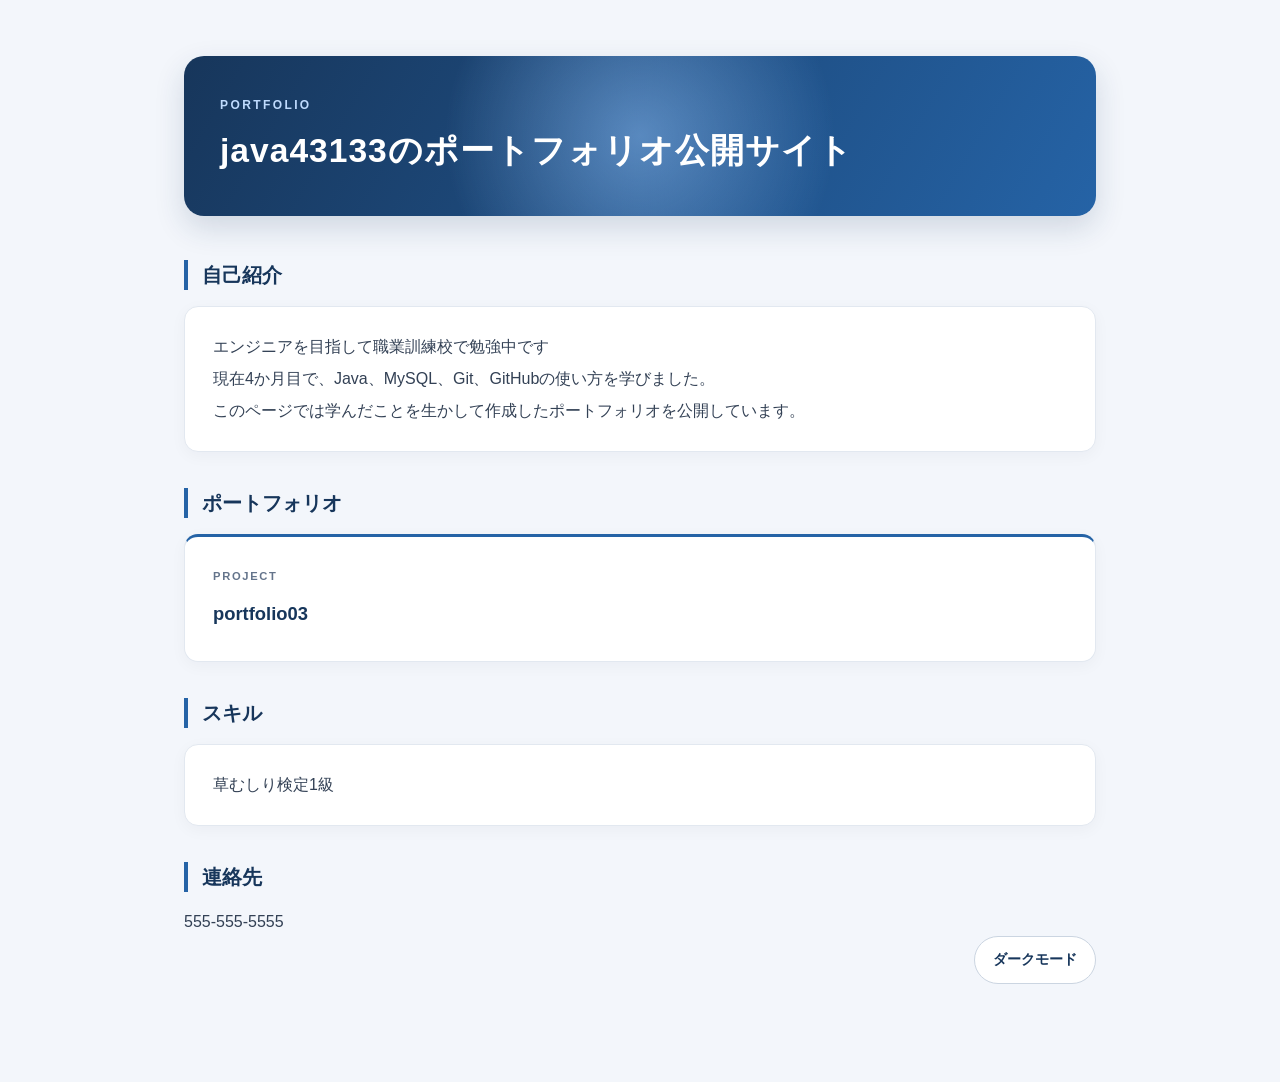
==== index.html @ aba7df47 "Merge pull request #3 from java43133-sudo/docs/add-changelog docs: CHANGELOGの追加" ====
<!DOCTYPE html>
<html lang="ja">
<head>
    <meta charset="UTF-8">
    <meta name="viewport" content="width=device-width, initial-scale=1.0">
	<link rel="stylesheet" href="CSS/style.css">
	<script src="Script/main.js" defer></script>
    <title>ポートフォリオ公開サイト</title>
</head>
<body>
    <h1>java43133のポートフォリオ公開サイト</h1>
    <h2 class="reveal">自己紹介</h2>
    <p>
        エンジニアを目指して職業訓練校で勉強中です<br>
        現在4か月目で、Java、MySQL、Git、GitHubの使い方を学びました。<br>
        このページでは学んだことを生かして作成したポートフォリオを公開しています。
    </p>
    <h2 class="reveal">ポートフォリオ</h2>
    <p class="portfolio-card">portfolio03</p>
	<h2>スキル</h2>
	<p>草むしり検定1級</p>
	<h2>連絡先</h2>
	555-555-5555
	<button id="themeToggle"
	class="theme-toggle"
	type="button"
	aria-pressed="false">
ダークモード
</button>
</body>
</html>
---- CSS/style.css ----
/* 余白や枠線を含めて、要素のサイズを計算する */
* {
    box-sizing: border-box;
}

/* ページ全体の背景 */
html {
    min-height: 100%;
    background-color: #f3f6fb;
}

/* コンテンツを中央に配置する */
body {
    max-width: 960px;
    margin: 0 auto;
    padding: 56px 24px 80px;
    font-family: "Segoe UI", "Hiragino Kaku Gothic ProN",
        "Yu Gothic", Meiryo, sans-serif;
    color: #334155;
    line-height: 1.8;
    overflow-wrap: anywhere;
}

/* サイトのタイトル */
h1 {
    margin: 0 0 44px;
    padding: 40px 36px;
    border-radius: 20px;
    background: linear-gradient(120deg, #17365b, #2563a6);
    box-shadow: 0 12px 30px rgba(23, 54, 91, 0.16);
    color: #ffffff;
    font-size: clamp(1.5rem, 3.5vw, 2.1rem);
    line-height: 1.5;
    letter-spacing: 0.03em;
}

/* タイトルの上に添える小さなラベル */
h1::before {
    content: "PORTFOLIO";
    display: block;
    margin-bottom: 12px;
    color: #bfdbfe;
    font-size: 0.75rem;
    font-weight: 600;
    letter-spacing: 0.2em;
}

/* 「自己紹介」「ポートフォリオ」の見出し */
h2 {
    margin: 36px 0 16px;
    padding-left: 14px;
    border-left: 4px solid #2563a6;
    color: #17365b;
    font-size: 1.25rem;
    line-height: 1.5;
}

/* 本文を白いカードとして表示する */
p {
    margin: 0;
    padding: 24px 28px;
    border: 1px solid #e2e8f0;
    border-radius: 14px;
    background-color: #ffffff;
    box-shadow: 0 4px 16px rgba(15, 23, 42, 0.04);
    line-height: 2;
}

/* 作品紹介用のカード */
.portfolio-card {
    padding: 28px;
    border-top: 3px solid #2563a6;
    color: #17365b;
    font-size: 1.15rem;
    font-weight: 700;
}

/* 作品名の上に添える小さなラベル */
.portfolio-card::before {
    content: "PROJECT";
    display: block;
    margin-bottom: 8px;
    color: #64748b;
    font-size: 0.7rem;
    font-weight: 600;
    letter-spacing: 0.15em;
}

/* リンクを追加した場合の見た目 */
a {
    color: #1d5c9f;
    text-decoration-thickness: 1px;
    text-underline-offset: 4px;
}

a:hover {
    color: #123b68;
    text-decoration-thickness: 2px;
}

a:focus-visible {
    outline: 3px solid #2563a6;
    outline-offset: 5px;
}

/* スマートフォンなど、画面が狭い場合 */
@media (max-width: 600px) {
    body {
        padding: 28px 16px 48px;
    }

    h1 {
        margin-bottom: 32px;
        padding: 28px 20px;
        border-radius: 16px;
    }

    h2 {
        margin-top: 28px;
        font-size: 1.1rem;
    }

    p,
    .portfolio-card {
        padding: 20px;
    }
}


/* =========================================================
   JavaScript と組み合わせた演出
   ========================================================= */

/* ダークモードの切り替えボタン */
.theme-toggle {
    display: block;
    margin: 0 0 18px auto;
    padding: 10px 18px;
    border: 1px solid #cbd5e1;
    border-radius: 999px;
    background: #ffffff;
    color: #17365b;
    font: inherit;
    font-size: 0.9rem;
    font-weight: 700;
    cursor: pointer;
    transition: background-color 0.2s, transform 0.2s;
}

.theme-toggle:hover {
    background-color: #e8f1ff;
    transform: translateY(-2px);
}

.theme-toggle:focus-visible {
    outline: 3px solid #2563a6;
    outline-offset: 3px;
}

/* タイトル上をマウスが動くと光の位置が変わる */
h1 {
    background:
        radial-gradient(circle at var(--mouse-x, 50%) var(--mouse-y, 50%),
            rgba(147, 197, 253, 0.5), transparent 42%),
        linear-gradient(120deg, #17365b, #2563a6);
}

/* 画面内に入ると、ふわっと表示する */
.js-enabled .reveal {
    opacity: 0;
    transform: translateY(22px);
    transition: opacity 0.7s ease, transform 0.7s ease;
}

.js-enabled .reveal.is-visible {
    opacity: 1;
    transform: translateY(0);
}

/* 作品カードはマウスを乗せると少し浮く */
.portfolio-card {
    transition: box-shadow 0.25s ease, transform 0.25s ease,
        opacity 0.7s ease;
}

.portfolio-card.is-visible:hover {
    transform: translateY(-5px);
    box-shadow: 0 12px 32px rgba(23, 54, 91, 0.16);
}

/* ダークモード */
html.dark {
    background-color: #0b1220;
}

.dark body {
    color: #cbd5e1;
}

.dark h2 {
    color: #bfdbfe;
    border-left-color: #60a5fa;
}

.dark p {
    background-color: #182337;
    color: #e2e8f0;
    border-color: #334155;
    box-shadow: 0 5px 18px rgba(0, 0, 0, 0.2);
}

.dark .portfolio-card {
    border-top-color: #60a5fa;
}

.dark .portfolio-card::before {
    color: #94a3b8;
}

.dark .theme-toggle {
    color: #e2e8f0;
    background-color: #1e293b;
    border-color: #475569;
}

.dark .theme-toggle:hover {
    background-color: #334155;
}

.dark a {
    color: #93c5fd;
}

/* アニメーションを控えたい設定の人には、動かさず表示する */
@media (prefers-reduced-motion: reduce) {
    .js-enabled .reveal {
        opacity: 1;
        transform: none;
        transition: none;
    }

    .theme-toggle,
    .portfolio-card {
        transition: none;
    }

    .theme-toggle:hover,
    .portfolio-card.is-visible:hover {
        transform: none;
    }
}
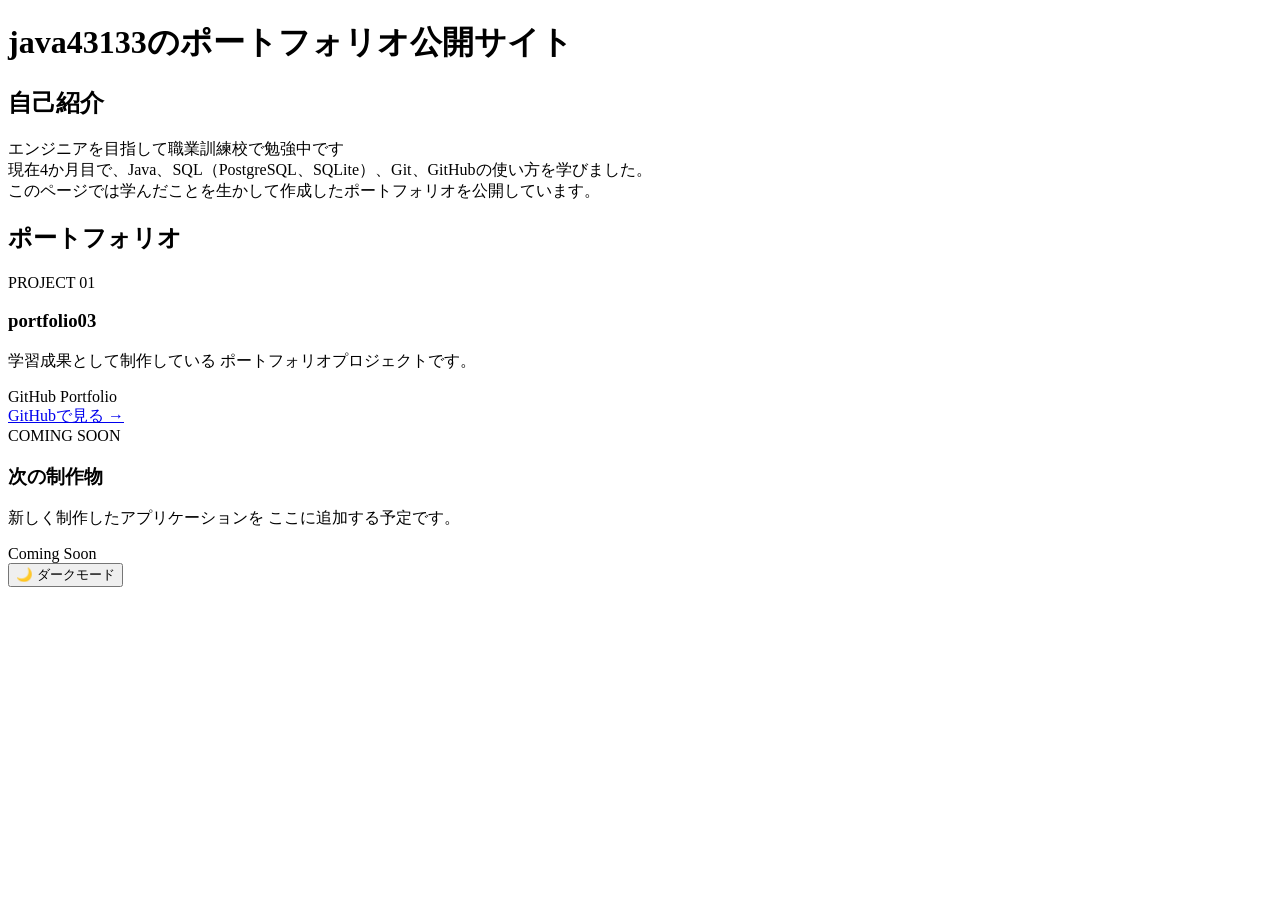
==== commit 6b014aab: "Merge pull request #4 from java43133-sudo/feature/add-project-cards feat: ポートフォリオ一覧のカード化" ====
--- a/index.html
+++ b/index.html
@@ -1,31 +1,71 @@
-<!DOCTYPE html>
-<html lang="ja">
-<head>
-    <meta charset="UTF-8">
-    <meta name="viewport" content="width=device-width, initial-scale=1.0">
-	<link rel="stylesheet" href="CSS/style.css">
-	<script src="Script/main.js" defer></script>
-    <title>ポートフォリオ公開サイト</title>
-</head>
-<body>
-    <h1>java43133のポートフォリオ公開サイト</h1>
-    <h2 class="reveal">自己紹介</h2>
-    <p>
-        エンジニアを目指して職業訓練校で勉強中です<br>
-        現在4か月目で、Java、MySQL、Git、GitHubの使い方を学びました。<br>
-        このページでは学んだことを生かして作成したポートフォリオを公開しています。
-    </p>
-    <h2 class="reveal">ポートフォリオ</h2>
-    <p class="portfolio-card">portfolio03</p>
-	<h2>スキル</h2>
-	<p>草むしり検定1級</p>
-	<h2>連絡先</h2>
-	555-555-5555
-	<button id="themeToggle"
-	class="theme-toggle"
-	type="button"
-	aria-pressed="false">
-ダークモード
-</button>
-</body>
-</html>
+<!DOCTYPE html>
+<html lang="ja">
+
+<head>
+	<meta charset="UTF-8">
+	<meta name="viewport" content="width=device-width, initial-scale=1.0">
+	<link rel="stylesheet" href="css/style.css">
+	<script src="js/main.js" defer></script>
+	<title>ポートフォリオ公開サイト</title>
+</head>
+
+<body>
+	<h1>java43133のポートフォリオ公開サイト</h1>
+	<h2 class="reveal">自己紹介</h2>
+	<p>
+		エンジニアを目指して職業訓練校で勉強中です<br>
+		現在4か月目で、Java、SQL（PostgreSQL、SQLite）、Git、GitHubの使い方を学びました。<br>
+		このページでは学んだことを生かして作成したポートフォリオを公開しています。
+	</p>
+	
+
+	<h2 class="reveal">ポートフォリオ</h2>
+	<div class="portfolio-grid">
+	    <!-- 作品1：portfolio03 -->
+	    <article class="portfolio-card reveal">
+	        <div class="portfolio-image">
+	            <span>PROJECT 01</span>
+	        </div>
+	        <div class="portfolio-content">
+	            <h3>portfolio03</h3>
+	            <p class="portfolio-description">
+	                学習成果として制作している
+	                ポートフォリオプロジェクトです。
+	            </p>
+	            <div class="portfolio-tags">
+	                <span>GitHub</span>
+	                <span>Portfolio</span>
+	            </div>
+	            <a class="portfolio-link"
+	               href="https://github.com/java43133-sudo/portfolio03"
+	               target="_blank"
+	               rel="noopener noreferrer">
+	                GitHubで見る →
+	            </a>
+	        </div>
+	    </article>
+
+	    <!-- 作品2：今後追加予定 -->
+	    <article class="portfolio-card reveal">
+	        <div class="portfolio-image portfolio-image-next">
+	            <span>COMING SOON</span>
+	        </div>
+	        <div class="portfolio-content">
+	            <h3>次の制作物</h3>
+	            <p class="portfolio-description">
+	                新しく制作したアプリケーションを
+	                ここに追加する予定です。
+	            </p>
+	            <div class="portfolio-tags">
+	                <span>Coming Soon</span>
+	            </div>
+	        </div>
+	    </article>
+	</div>
+	
+	<button id="themeToggle" class="theme-toggle" type="button" aria-pressed="false">
+		🌙 ダークモード
+	</button>
+</body>
+
+</html>
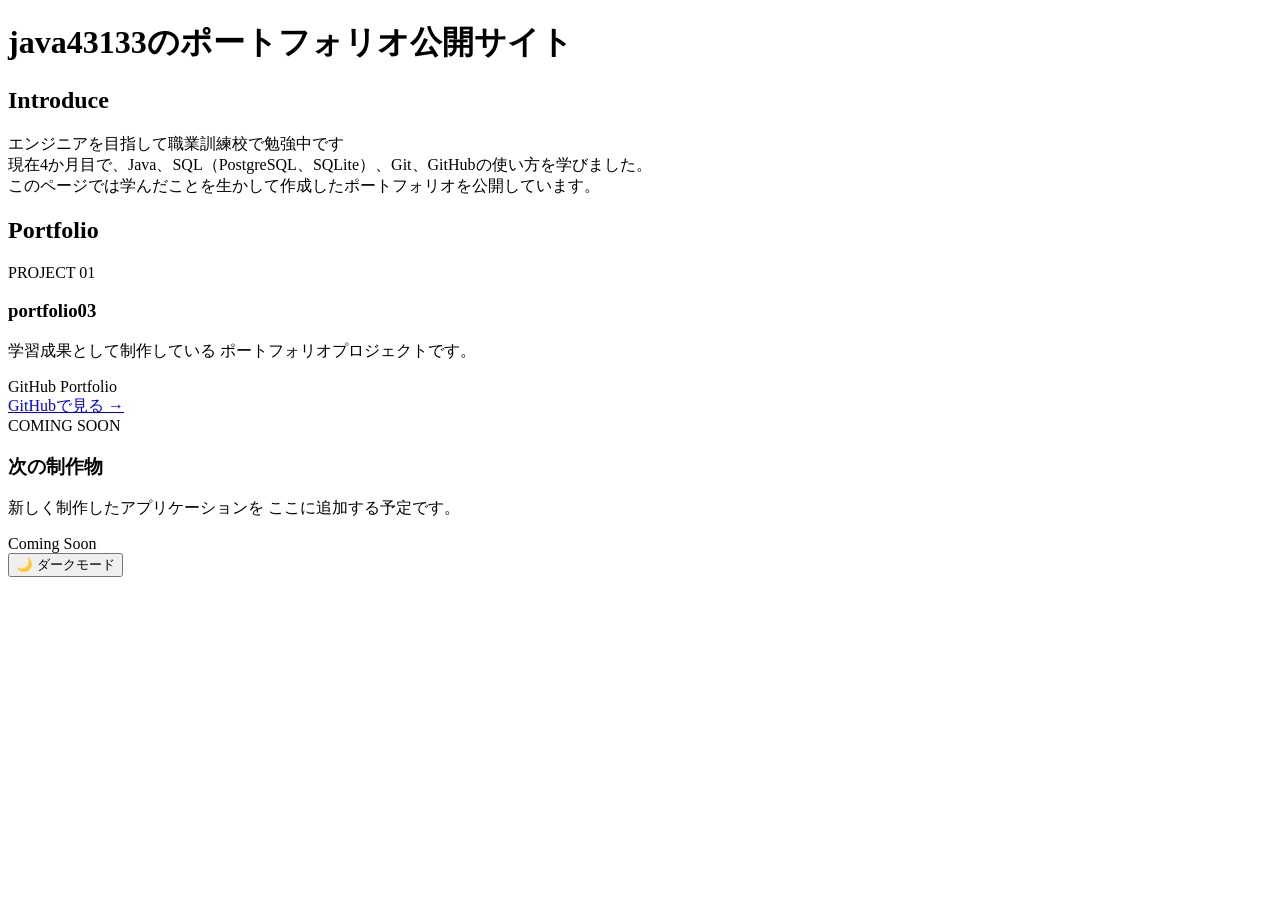
==== commit 36fa1438: "chore: index.htmlのコンテンツ更新 - レベル2見出しを英語に変更" ====
--- a/index.html
+++ b/index.html
@@ -11,7 +11,7 @@
 
 <body>
 	<h1>java43133のポートフォリオ公開サイト</h1>
-	<h2 class="reveal">自己紹介</h2>
+	<h2 class="reveal">Introduce</h2>
 	<p>
 		エンジニアを目指して職業訓練校で勉強中です<br>
 		現在4か月目で、Java、SQL（PostgreSQL、SQLite）、Git、GitHubの使い方を学びました。<br>
@@ -19,7 +19,7 @@
 	</p>
 	
 
-	<h2 class="reveal">ポートフォリオ</h2>
+	<h2 class="reveal">Portfolio</h2>
 	<div class="portfolio-grid">
 	    <!-- 作品1：portfolio03 -->
 	    <article class="portfolio-card reveal">
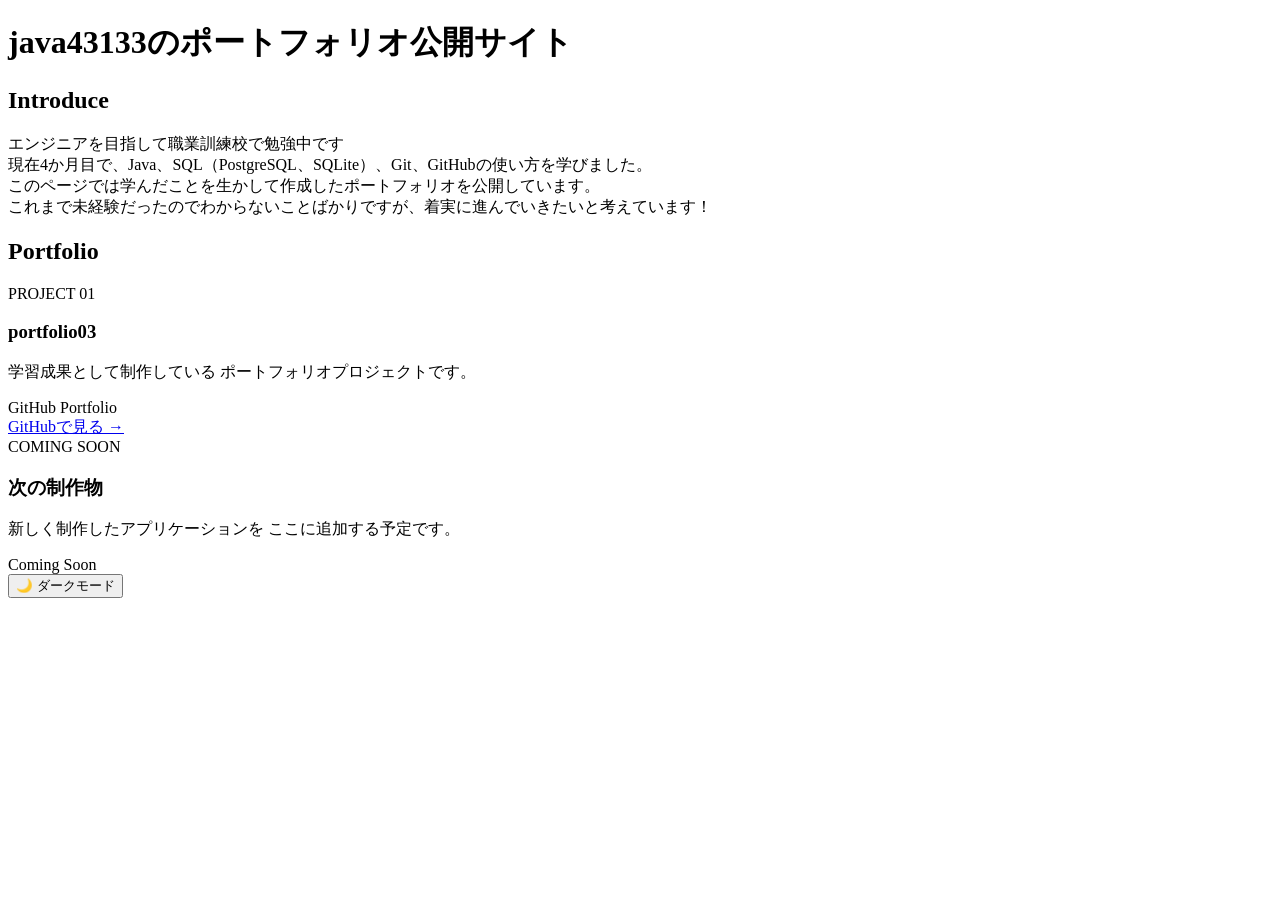
==== commit f3279644: "docs: index.htmlに自己紹介を追記 feat: CSSのIntroduce,Portfolioの文字にアニメーション付与" ====
--- a/index.html
+++ b/index.html
@@ -15,7 +15,11 @@
 	<p>
 		エンジニアを目指して職業訓練校で勉強中です<br>
 		現在4か月目で、Java、SQL（PostgreSQL、SQLite）、Git、GitHubの使い方を学びました。<br>
-		このページでは学んだことを生かして作成したポートフォリオを公開しています。
+		このページでは学んだことを生かして作成したポートフォリオを公開しています。<br>
+		
+		これまで未経験だったのでわからないことばかりですが、着実に進んでいきたいと考えています！
+		
+		
 	</p>
 	
 
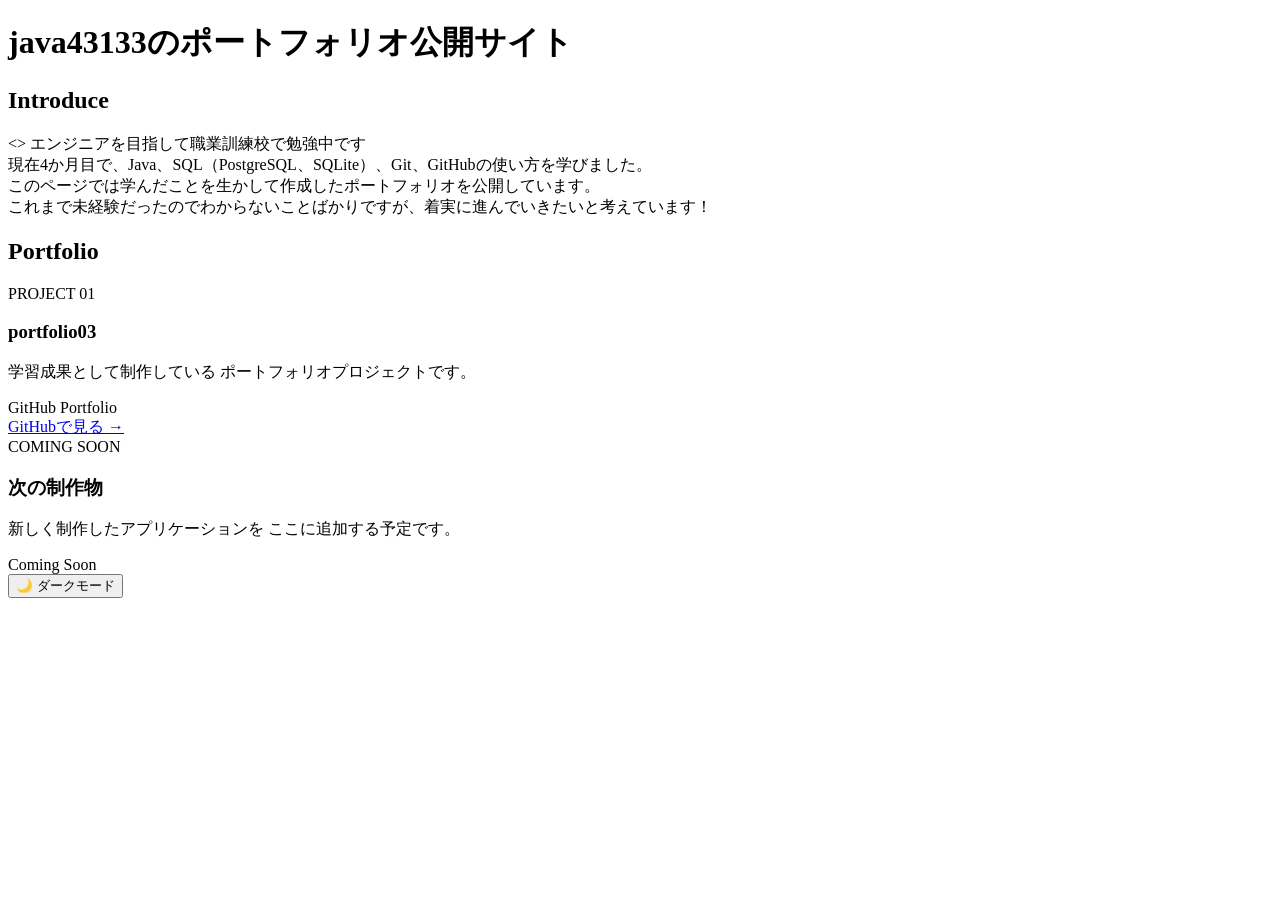
==== commit a526424d: "docs: 誤字の修正" ====
--- a/index.html
+++ b/index.html
@@ -12,7 +12,7 @@
 <body>
 	<h1>java43133のポートフォリオ公開サイト</h1>
 	<h2 class="reveal">Introduce</h2>
-	<p>
+	<>
 		エンジニアを目指して職業訓練校で勉強中です<br>
 		現在4か月目で、Java、SQL（PostgreSQL、SQLite）、Git、GitHubの使い方を学びました。<br>
 		このページでは学んだことを生かして作成したポートフォリオを公開しています。<br>
@@ -20,8 +20,7 @@
 		これまで未経験だったのでわからないことばかりですが、着実に進んでいきたいと考えています！
 		
 		
-	</p>
-	
+	</body>
 
 	<h2 class="reveal">Portfolio</h2>
 	<div class="portfolio-grid">
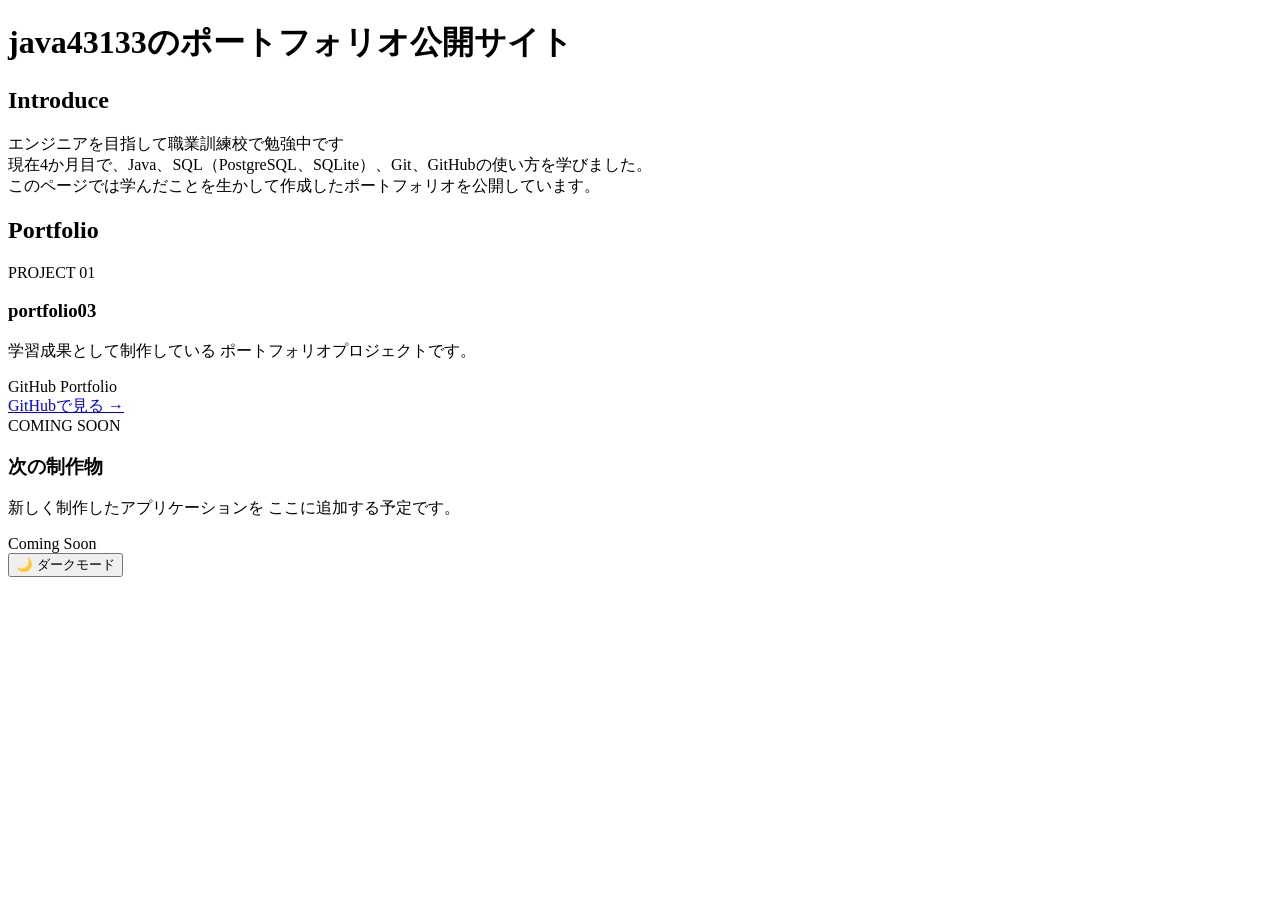
==== commit 8086432f: "docs: HTML,CSSの誤字を修正した" ====
--- a/index.html
+++ b/index.html
@@ -12,15 +12,12 @@
 <body>
 	<h1>java43133のポートフォリオ公開サイト</h1>
 	<h2 class="reveal">Introduce</h2>
-	<>
+	<p>
 		エンジニアを目指して職業訓練校で勉強中です<br>
 		現在4か月目で、Java、SQL（PostgreSQL、SQLite）、Git、GitHubの使い方を学びました。<br>
-		このページでは学んだことを生かして作成したポートフォリオを公開しています。<br>
-		
-		これまで未経験だったのでわからないことばかりですが、着実に進んでいきたいと考えています！
-		
-		
-	</body>
+		このページでは学んだことを生かして作成したポートフォリオを公開しています。
+	</p>
+	
 
 	<h2 class="reveal">Portfolio</h2>
 	<div class="portfolio-grid">
@@ -70,5 +67,4 @@
 		🌙 ダークモード
 	</button>
 </body>
-
 </html>
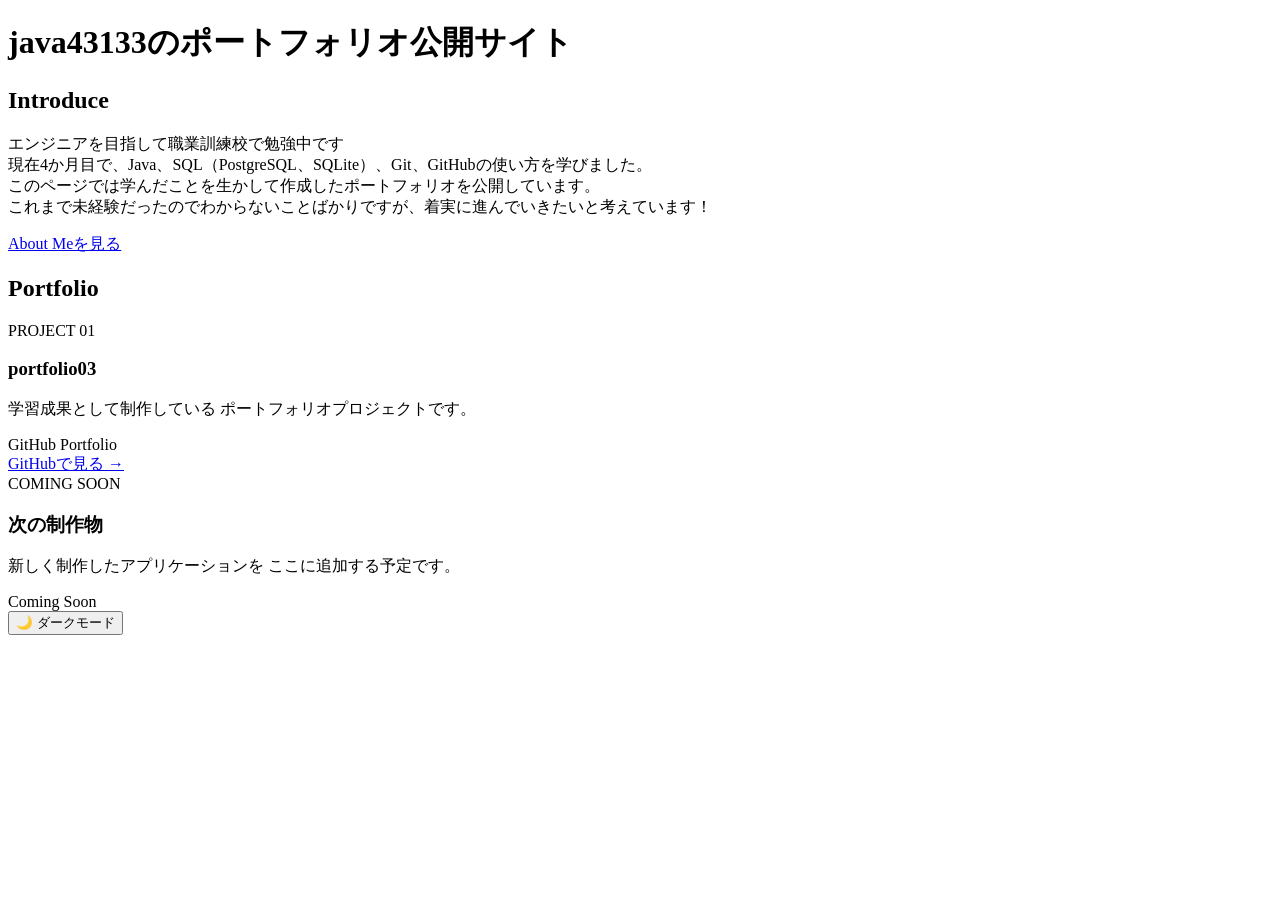
==== commit cb0ae485: "feat: add About Me Page" ====
--- a/index.html
+++ b/index.html
@@ -15,10 +15,14 @@
 	<p>
 		エンジニアを目指して職業訓練校で勉強中です<br>
 		現在4か月目で、Java、SQL（PostgreSQL、SQLite）、Git、GitHubの使い方を学びました。<br>
-		このページでは学んだことを生かして作成したポートフォリオを公開しています。
-	</p>
+		このページでは学んだことを生かして作成したポートフォリオを公開しています。<br>
+		
+		これまで未経験だったのでわからないことばかりですが、着実に進んでいきたいと考えています！
+		</p>
+		<a href="abouteme.html">About Meを見る</a>
+		
+	</body>
 	
-
 	<h2 class="reveal">Portfolio</h2>
 	<div class="portfolio-grid">
 	    <!-- 作品1：portfolio03 -->
